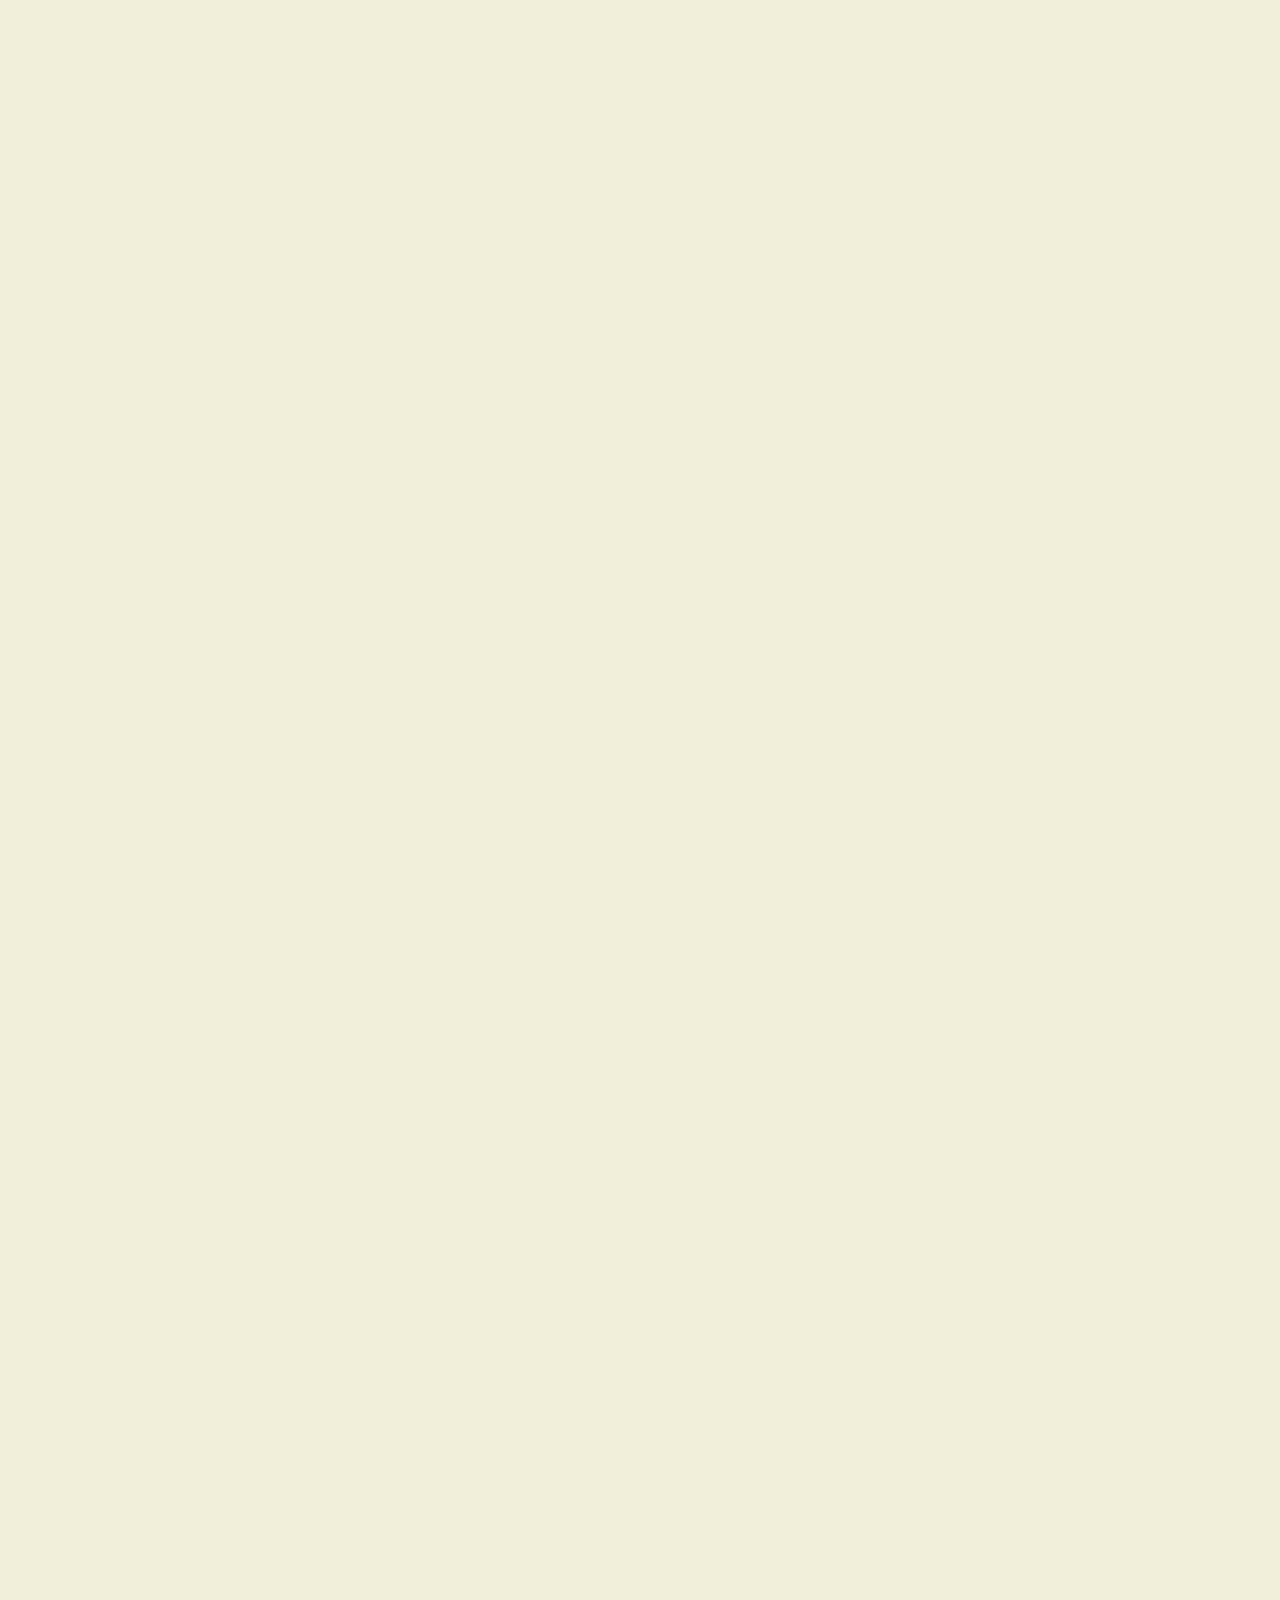
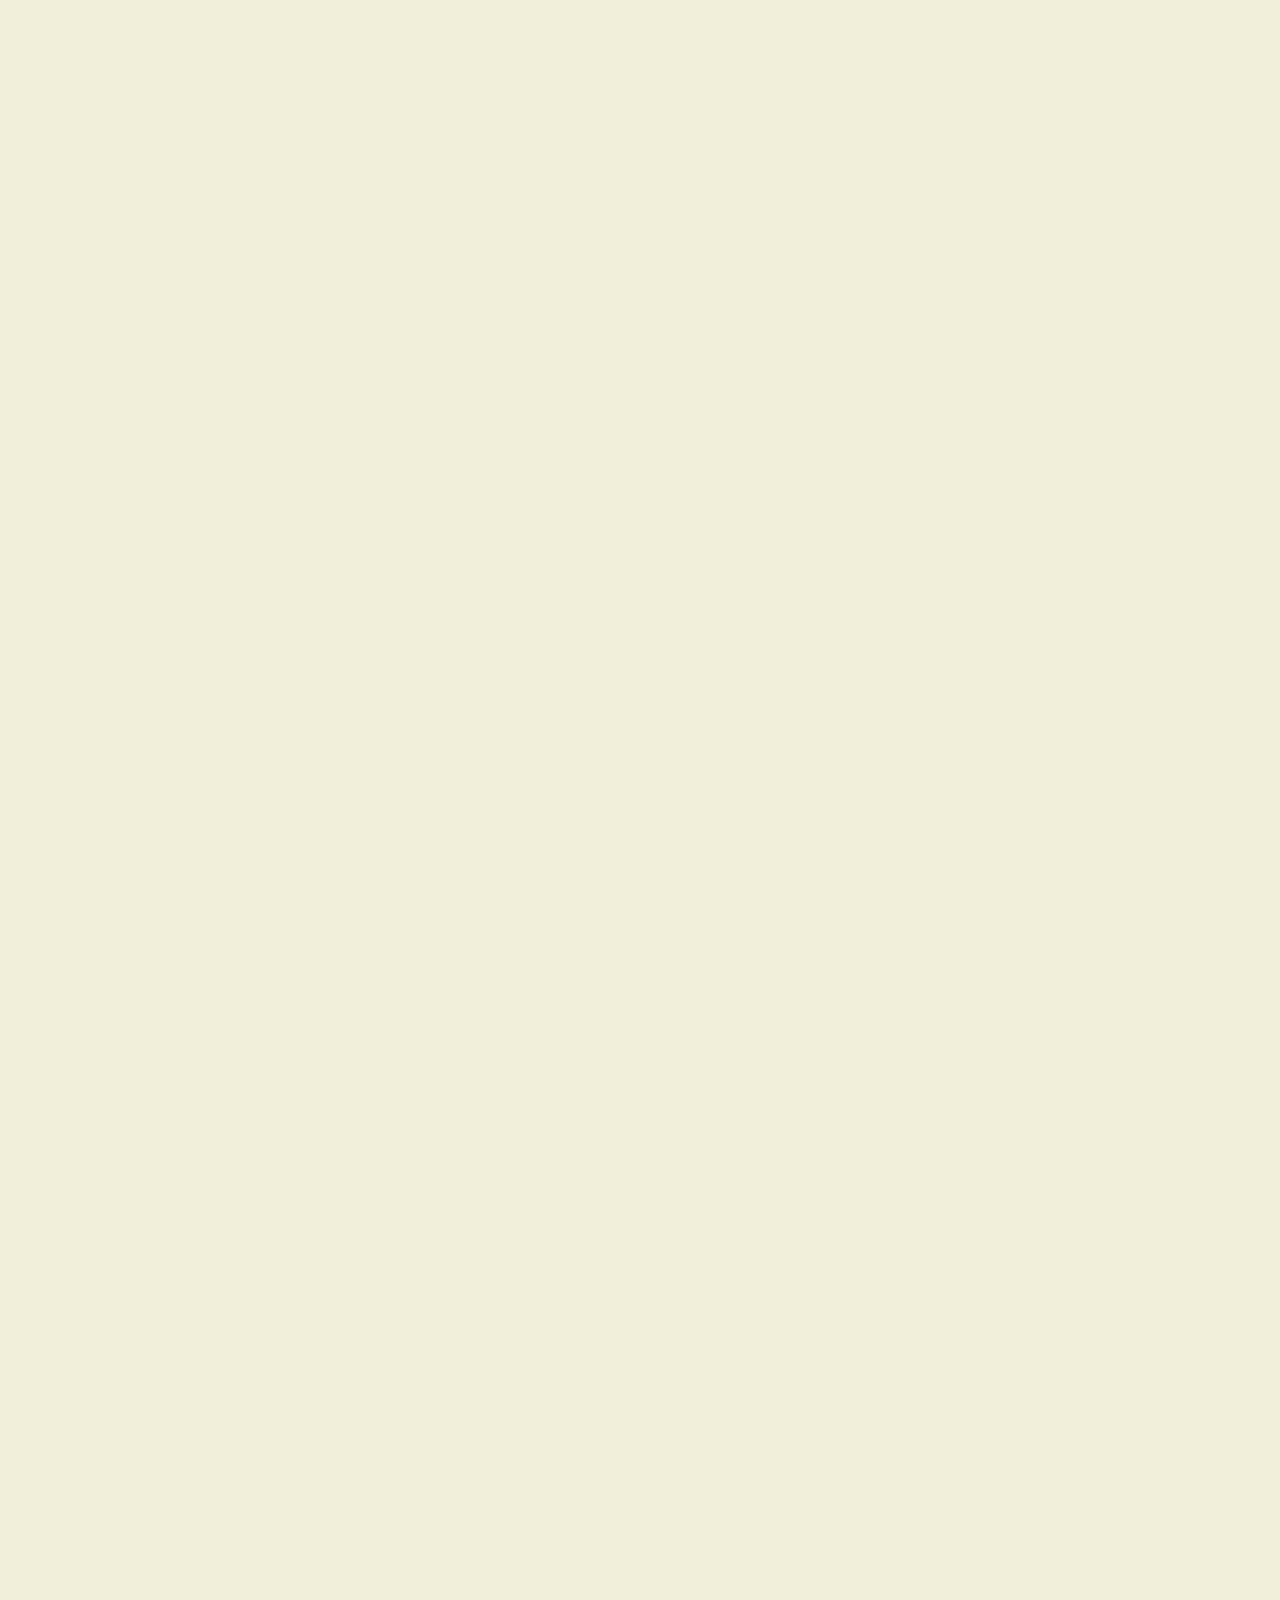
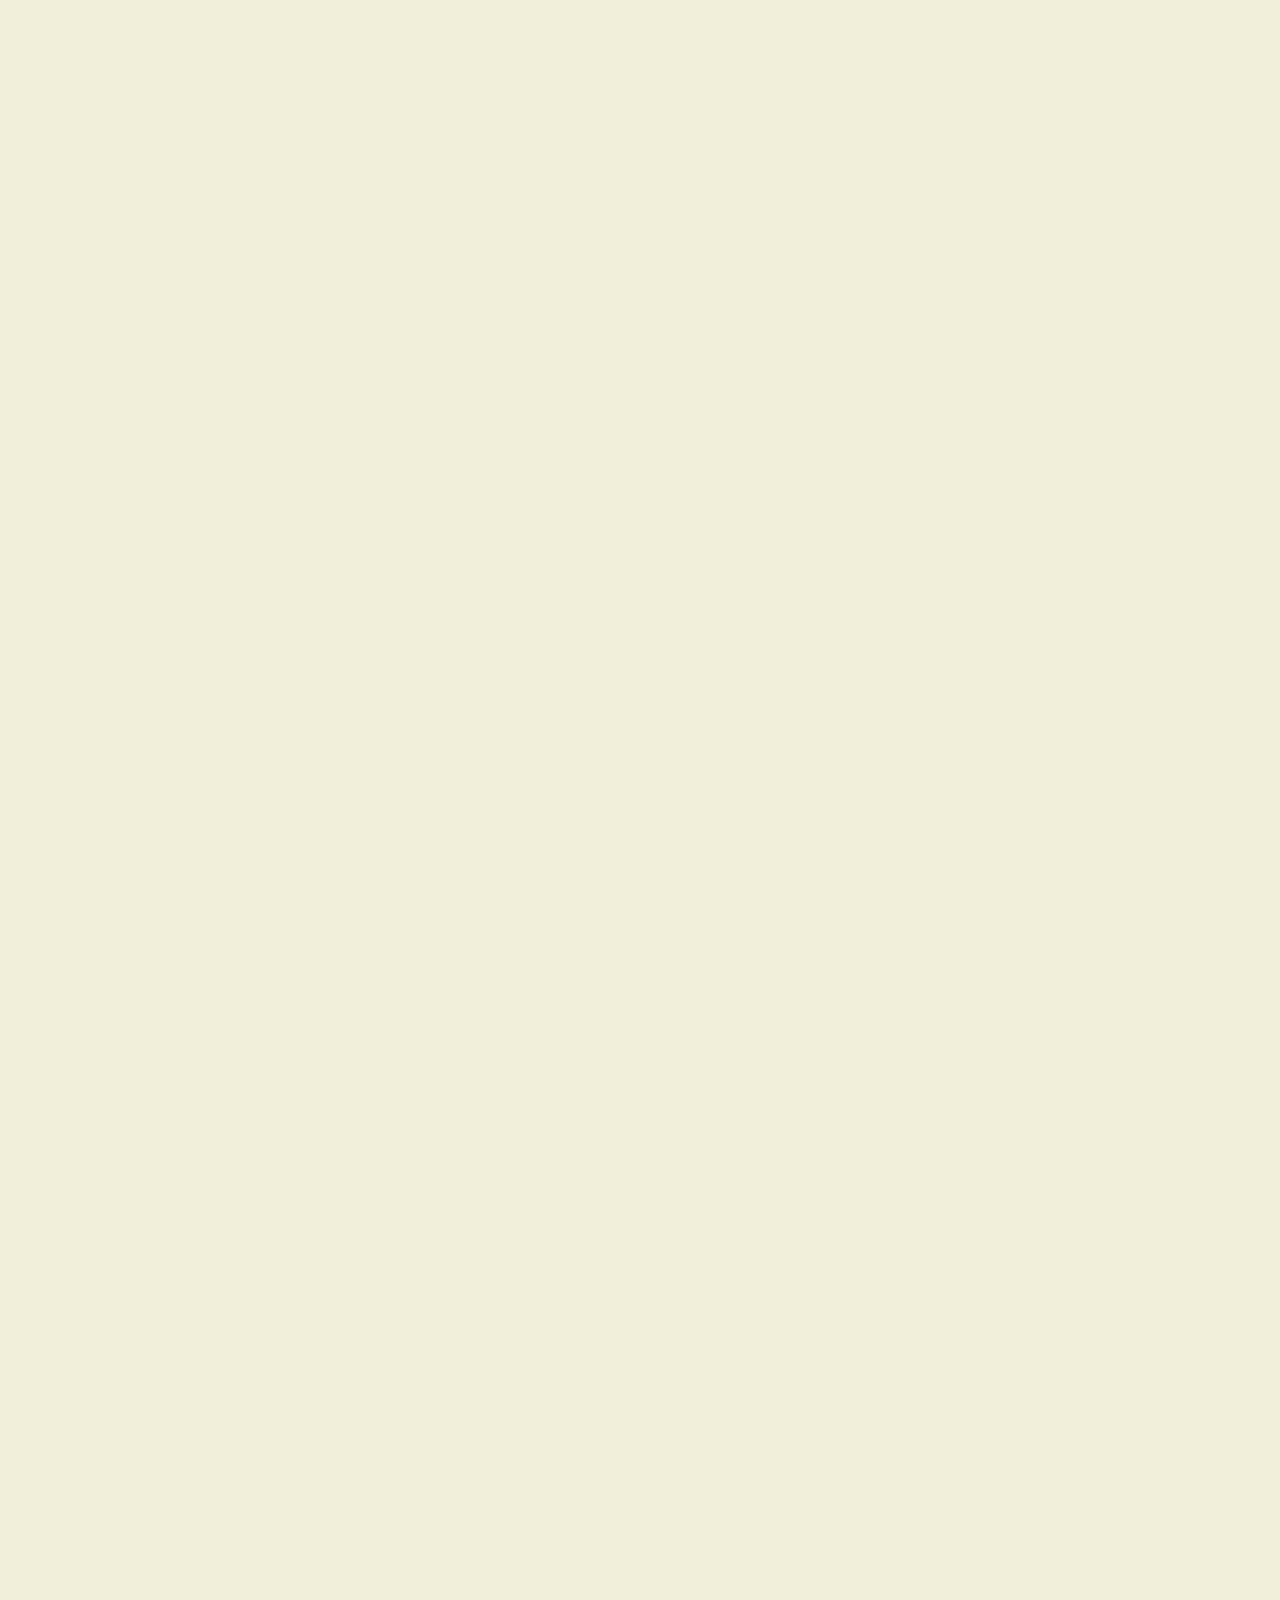
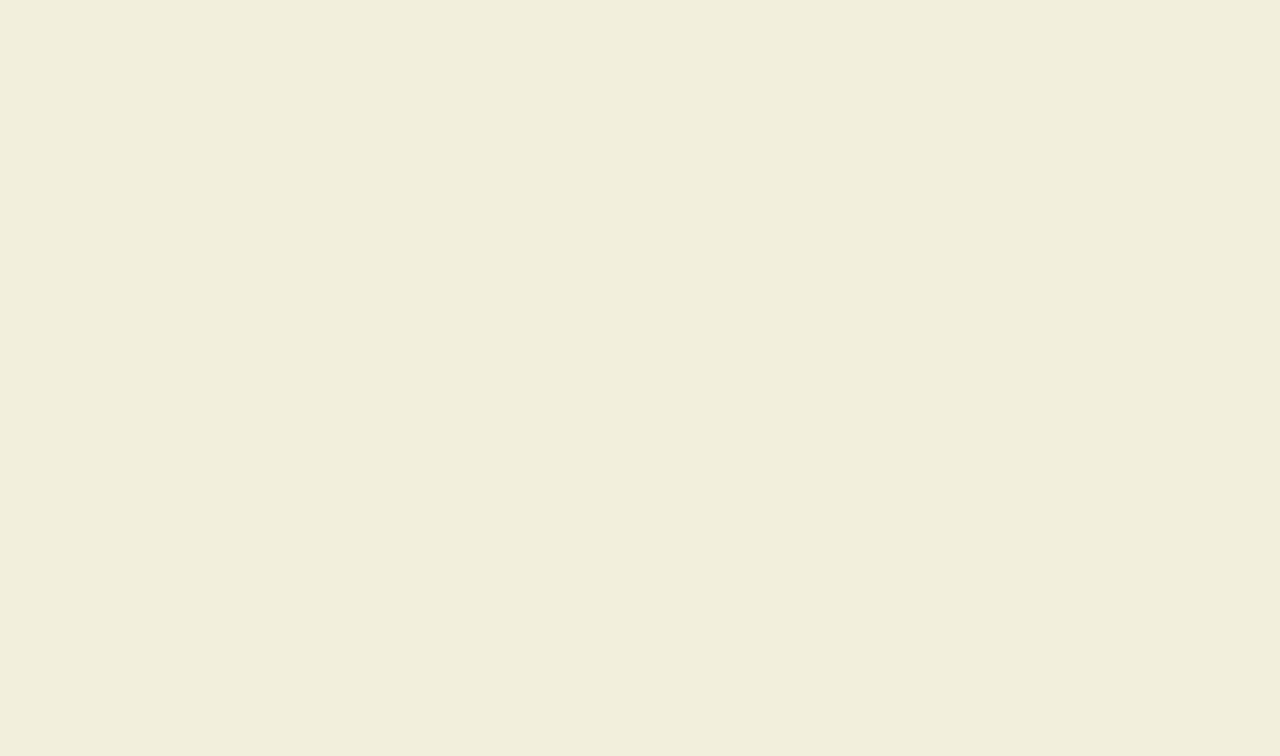
==== index2.html @ aa4526bb "index2 actualizado" ====
<!DOCTYPE html>
<html>
<head>
    <meta charset="utf-8">
    <!-- Nombre en pestaña  -->
    <title>Design justice</title>
    <!-- Importar hoja de estilo  -->
    <link rel="stylesheet" href="style.css">
    <!-- Importar tipografías-->
    <link rel="preconnect" href="https://fonts.googleapis.com%22%3E/">
    <link rel="preconnect" href="https://fonts.gstatic.com/" crossorigin>
    <link href="https://fonts.googleapis.com/css2?family=Merriweather&family=Open+Sans:wght@300&display=swap" rel="stylesheet">
    <style>
      body {
        background-image: url("img/reseña sasha.png");
        background-size: cover;
        background-position: center;
        width: 1300px;
        height: 5540px;
      }
    </style>
   
</head>

<header> <!-- En el header va el encabezado de nuestra pagina-->



</header>


<body> <!-- En el body va el cuerpo de nuestra pagina -->



</body>


<footer>   <!-- En el footer va el pie de pagina de nuestra web -->

</footer>


</html>
---- style.css ----
@import url('https://fonts.googleapis.com/css2?family=Inter:wght@100;200;300;400;500;600;700;800;900&family=Lora:ital,wght@0,400;0,500;0,600;0,700;1,400;1,500;1,600;1,700&family=Passion+One:wght@400;700;900&family=Russo+One&family=Shrikhand&family=Staatliches&display=swap');

body{
    background: #F1EED9;
}


#introduccion{
    width: 900px;
    padding: 20px 0px;
    margin: 400px;
    font-family: 'Russo One', sans-serif; 
    position: absolute;
    text-align: right;


}
::-webkit-scrollbar {
  width: 20px;

}

/ Track /
::-webkit-scrollbar-track {
    background: black;
 
 
}
 
/ Handle /
::-webkit-scrollbar-thumb {
  background: black; 
 
}

/ Handle on hover /
::-webkit-scrollbar-thumb:hover {
  background: #b30000; 
}
/* Referencia scroll bar es https://www.w3schools.com/howto/tryit.asp?filename=tryhow_css_custom_scrollbar2*/
#menu{ 
transform: translate(-20px,-30px);
width:150px ;
background-color:black;
font-family: ;
list-style: none;
margin-top: 0px;
padding-top: 300px;
padding-block: 300px;
text-align: center;
position: absolute;
font-family: 'Staatliches', cursive;

}

ul {
  list-style-type: none;
  margin: 0;
  padding: 0;
  width: 200px;
  text-decoration-style: none;

}

li a {
  display: block;
  color: white;
  padding: 8px 16px;
  text-decoration: none;
  padding: 50px;
}

/* Change the link color on hover */
li a:hover {
  background-color: #70D3A9;
  color: white;
  width: 150px;

}

h1{
    color:#A3002C;
    font-size: 100px;

}

#fondo{
    align-content: center;
}
#proyecto{
    padding-left: 40px;
}
#video1{
    position: absolute;
    transform: translate(-960px);
    margin-top: 1280px;

}
.footer {
    text-align: center;
  width: 100%;
  height: 300px;
  line-height: 1.3;
  font-family: 'Staatliches', cursive;
  background: black;
  position: absolute;
  margin-top: 900px;
  margin-bottom: 0px;
  transform: translate(-10px);
}

.lista-footer {
    height: 100%;
  display: inline-grid;
  grid-template-columns: auto auto auto auto auto auto;
  grid-auto-flow: row;
  grid-gap: 24px;
  justify-items: center;
  margin: auto;

}

a{
    color: white;
}
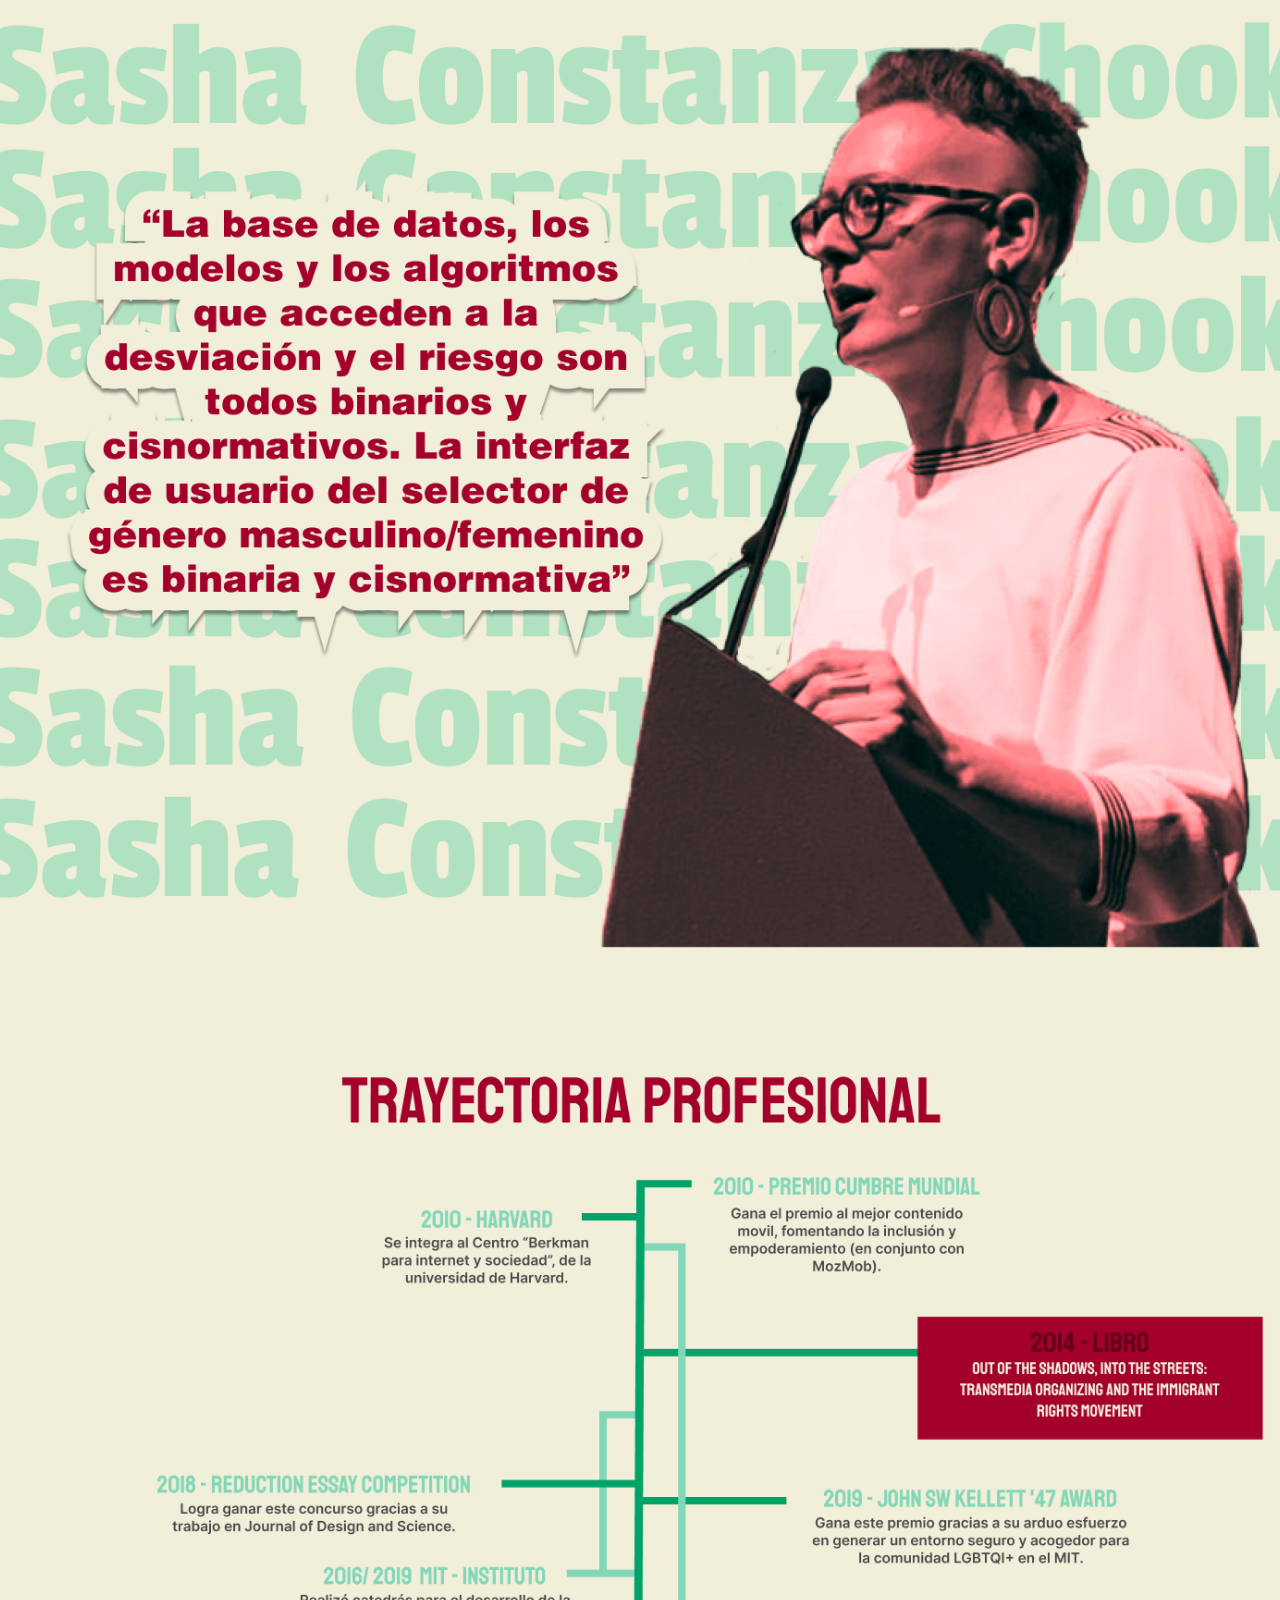
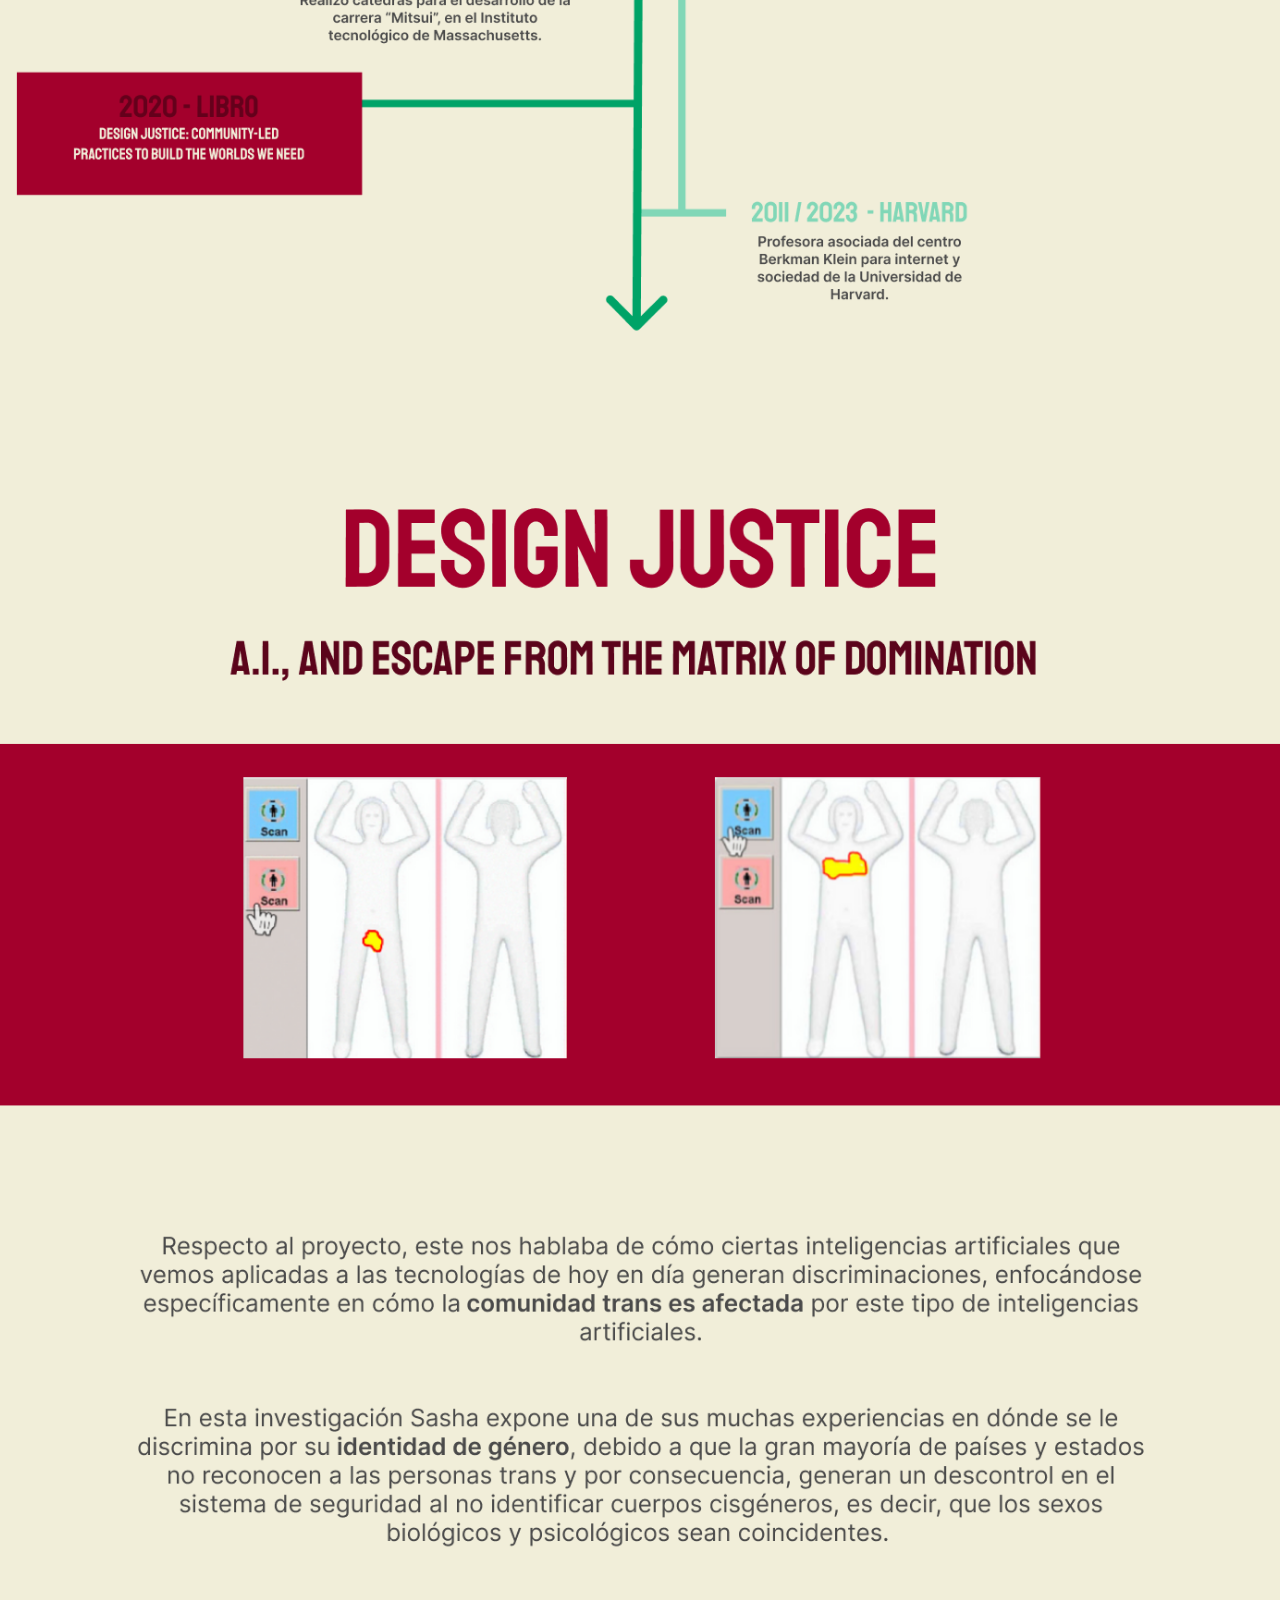
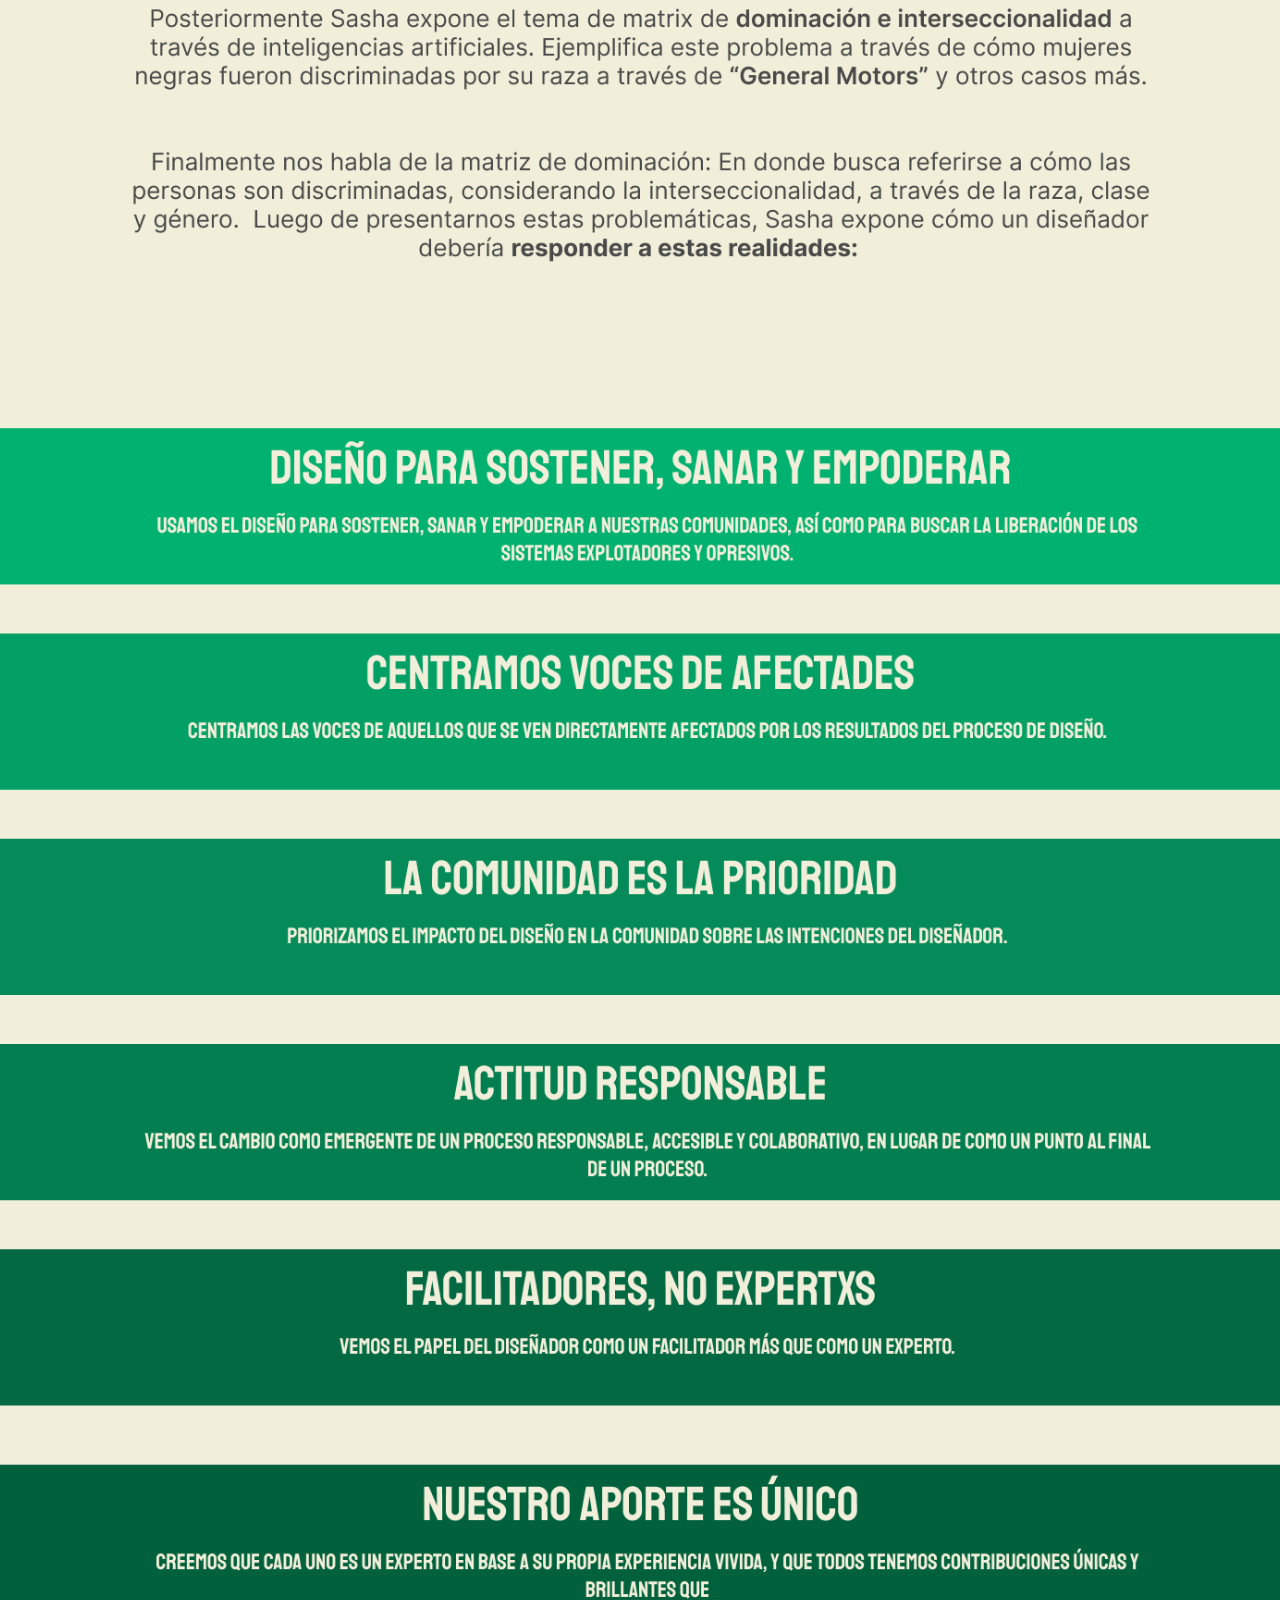
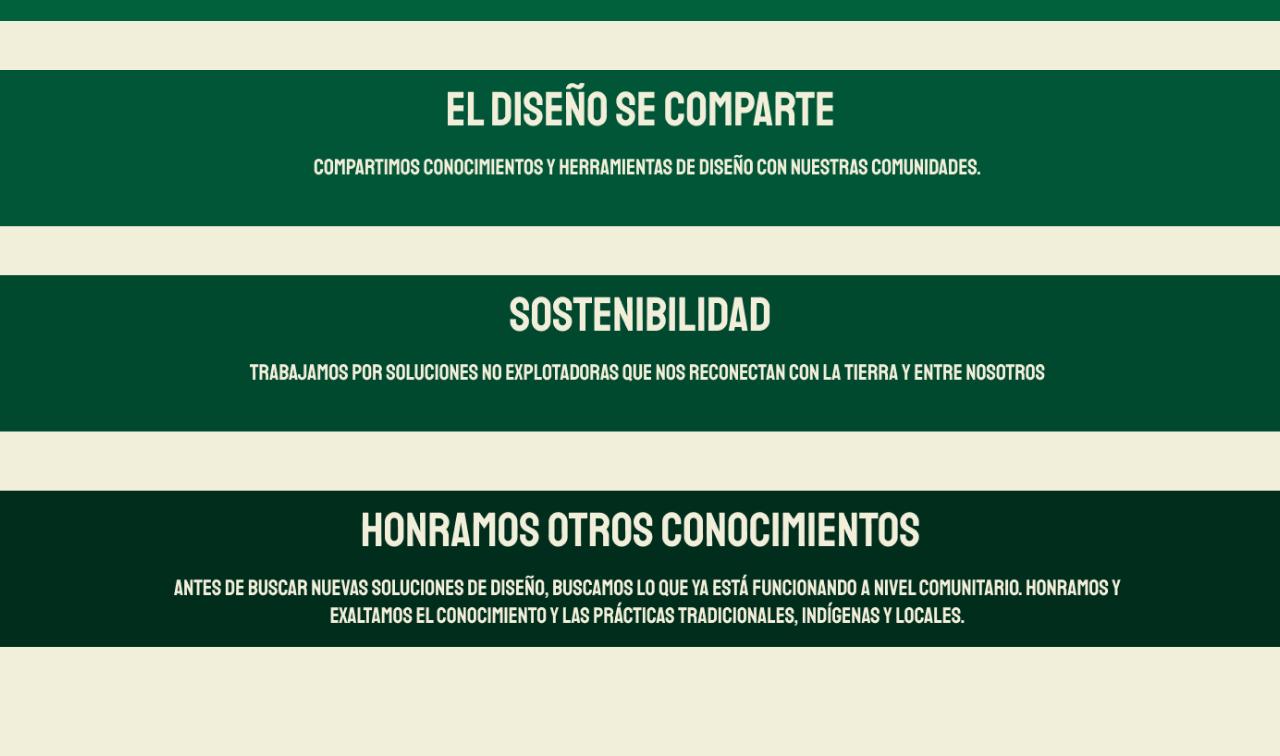
==== commit 766061ec: "index2 actualizado" ====
--- a/index2.html
+++ b/index2.html
@@ -3,7 +3,7 @@
 <head>
     <meta charset="utf-8">
     <!-- Nombre en pestaña  -->
-    <title>Design justice</title>
+    <title>DESIGN JUSTICE</title>
     <!-- Importar hoja de estilo  -->
     <link rel="stylesheet" href="style.css">
     <!-- Importar tipografías-->
@@ -15,7 +15,7 @@
         background-image: url("img/reseña sasha.png");
         background-size: cover;
         background-position: center;
-        width: 1300px;
+        width: 100%;
         height: 5540px;
       }
     </style>
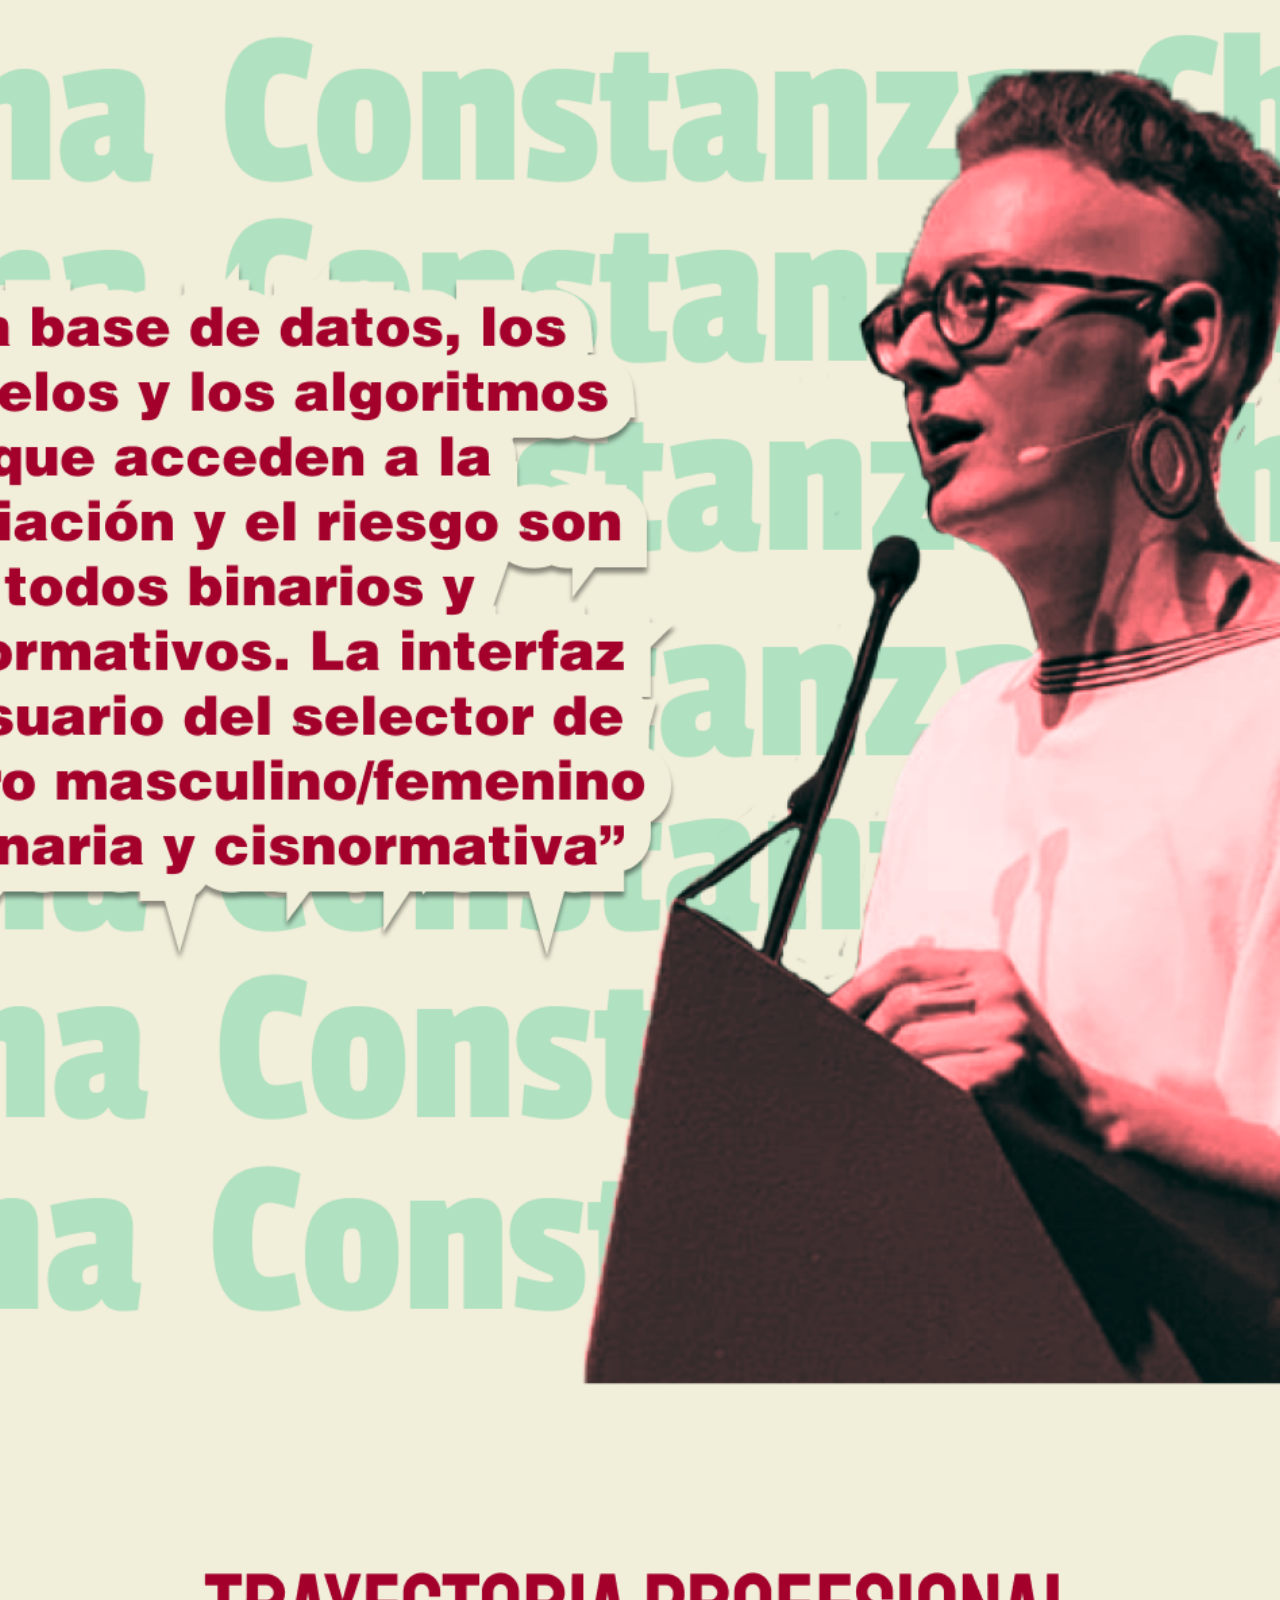
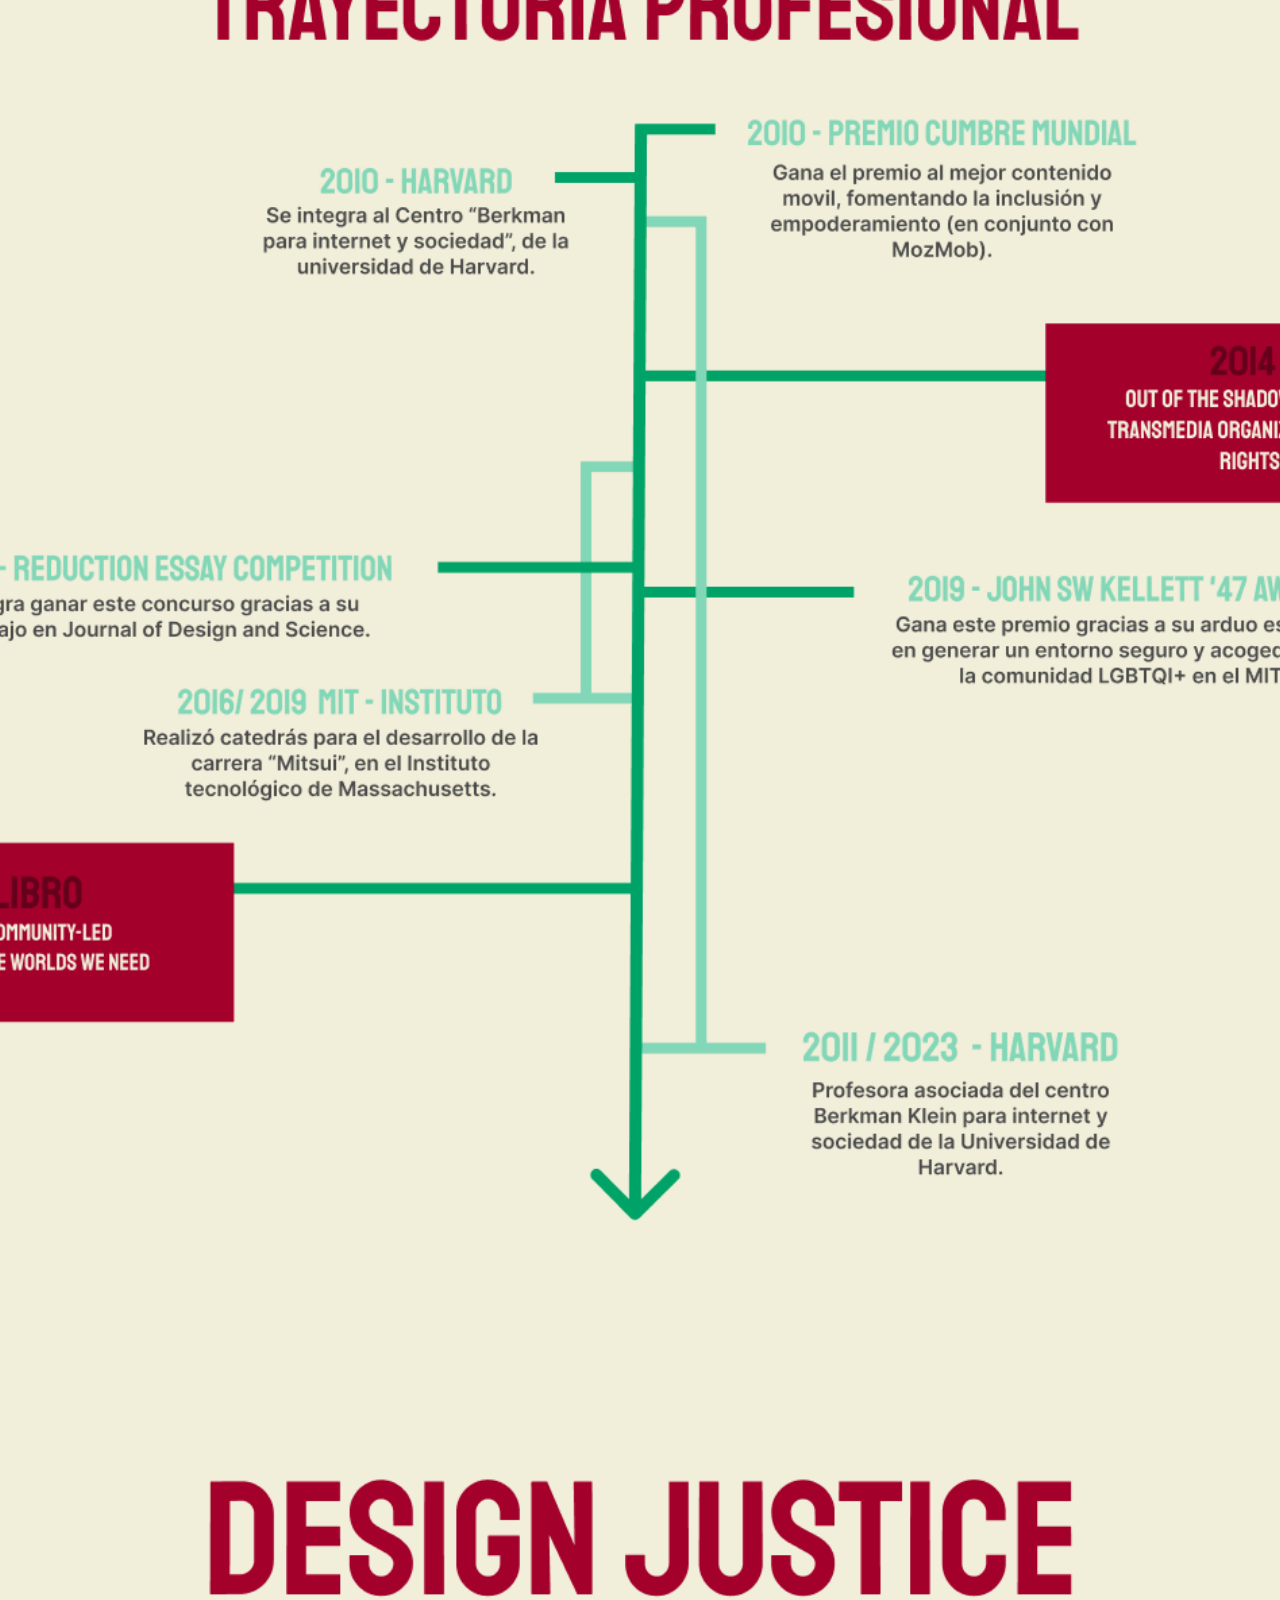
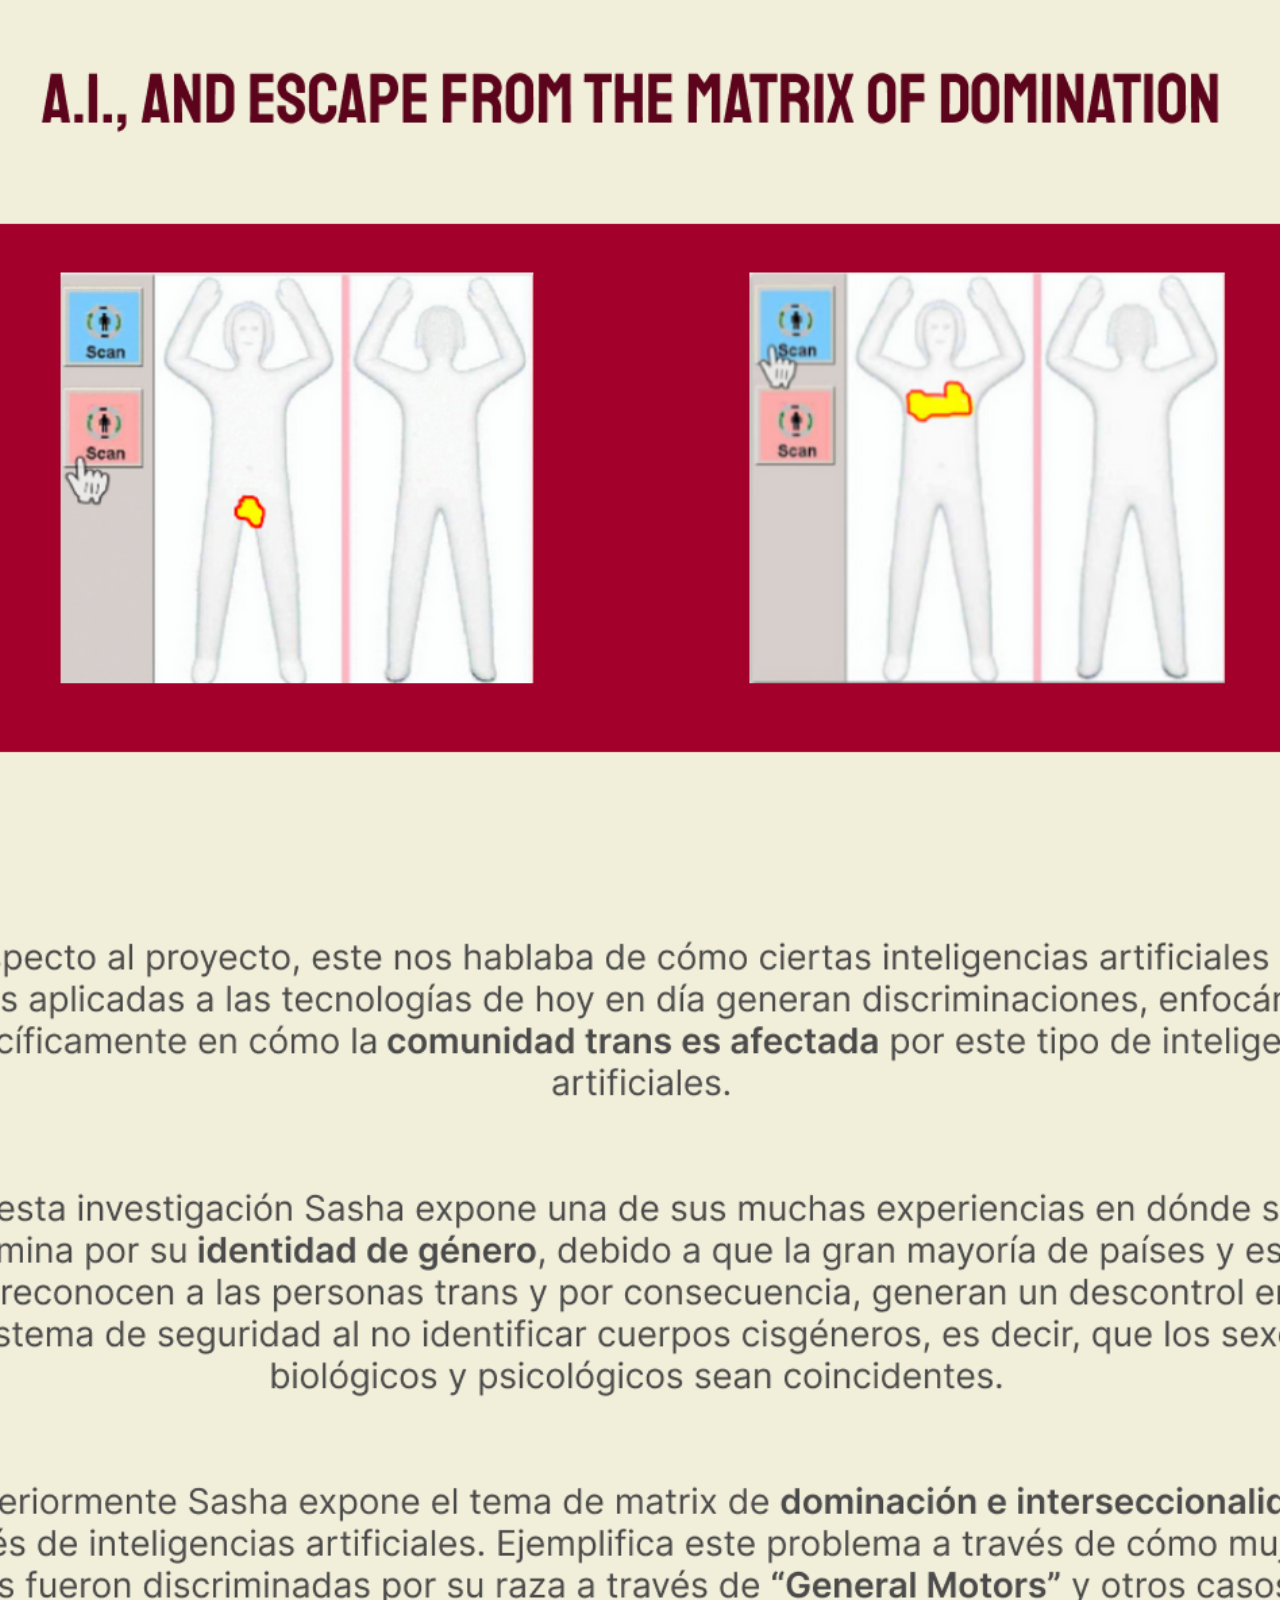
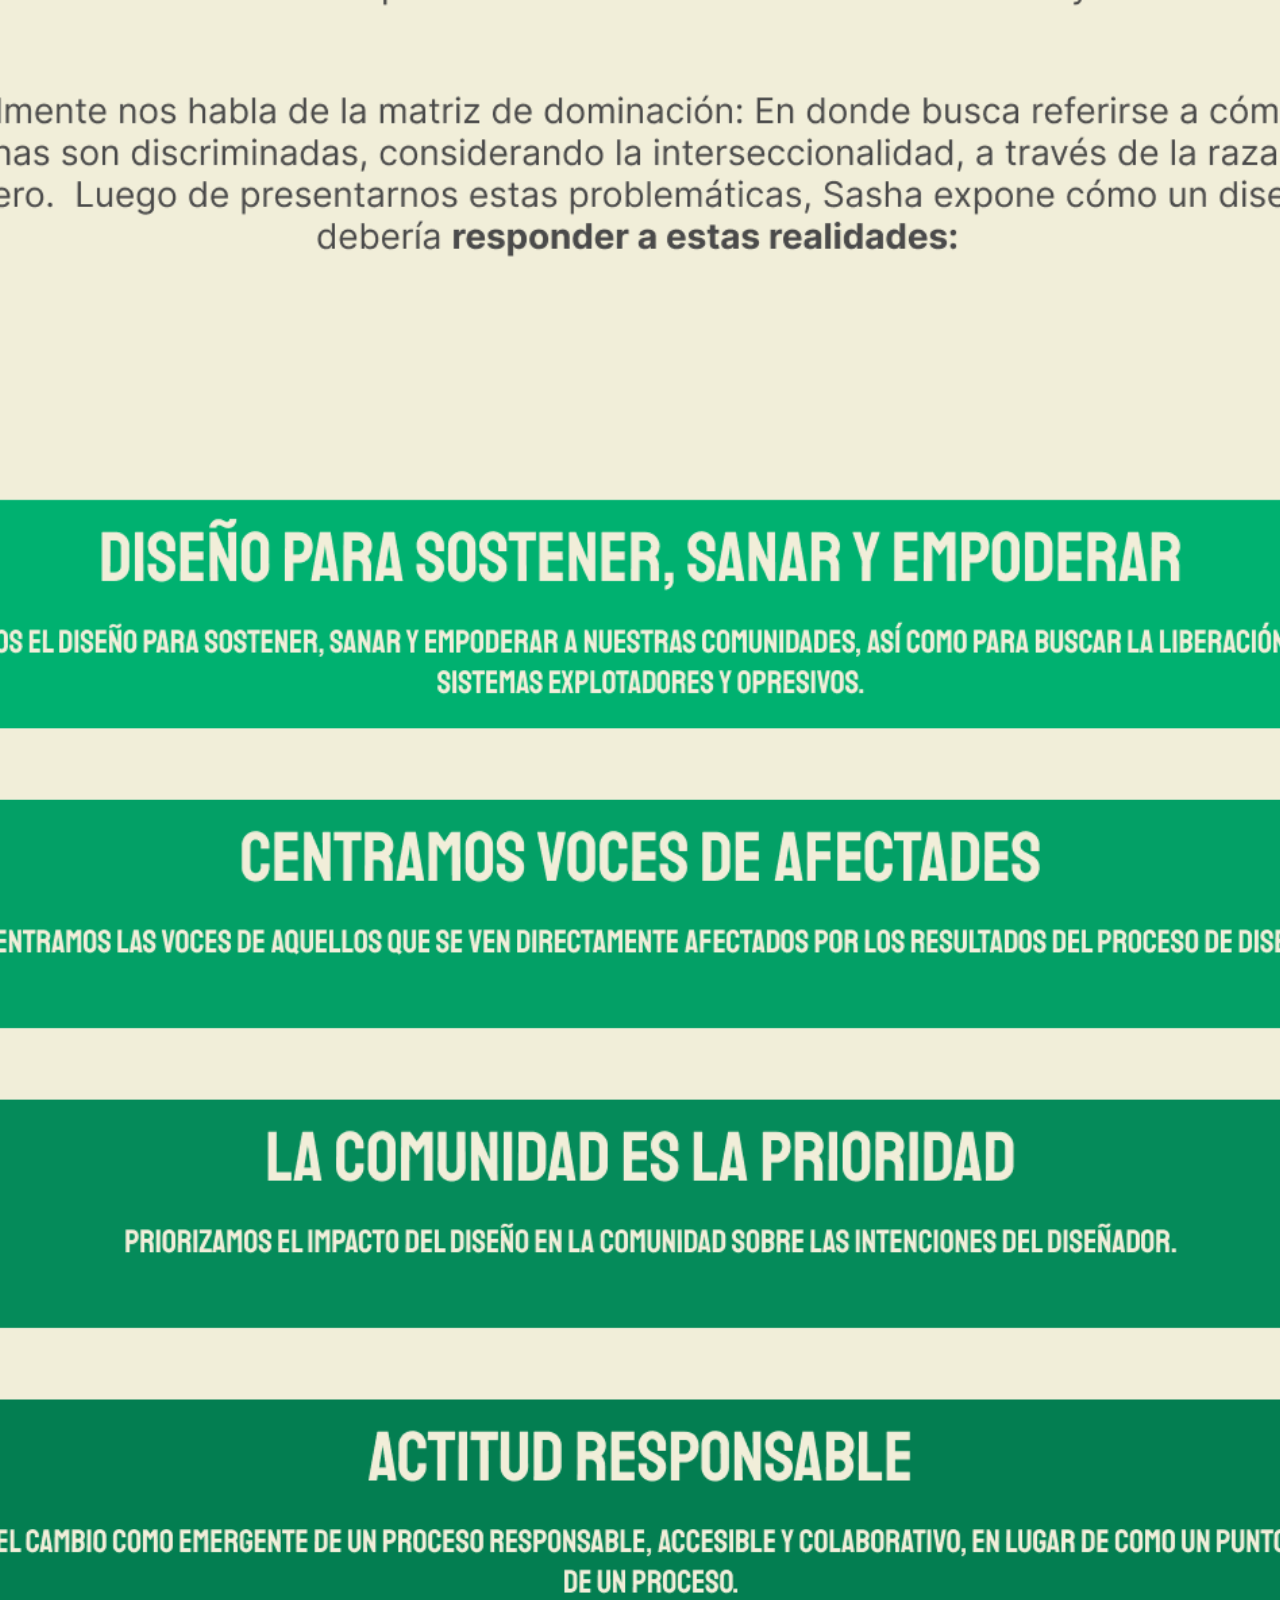
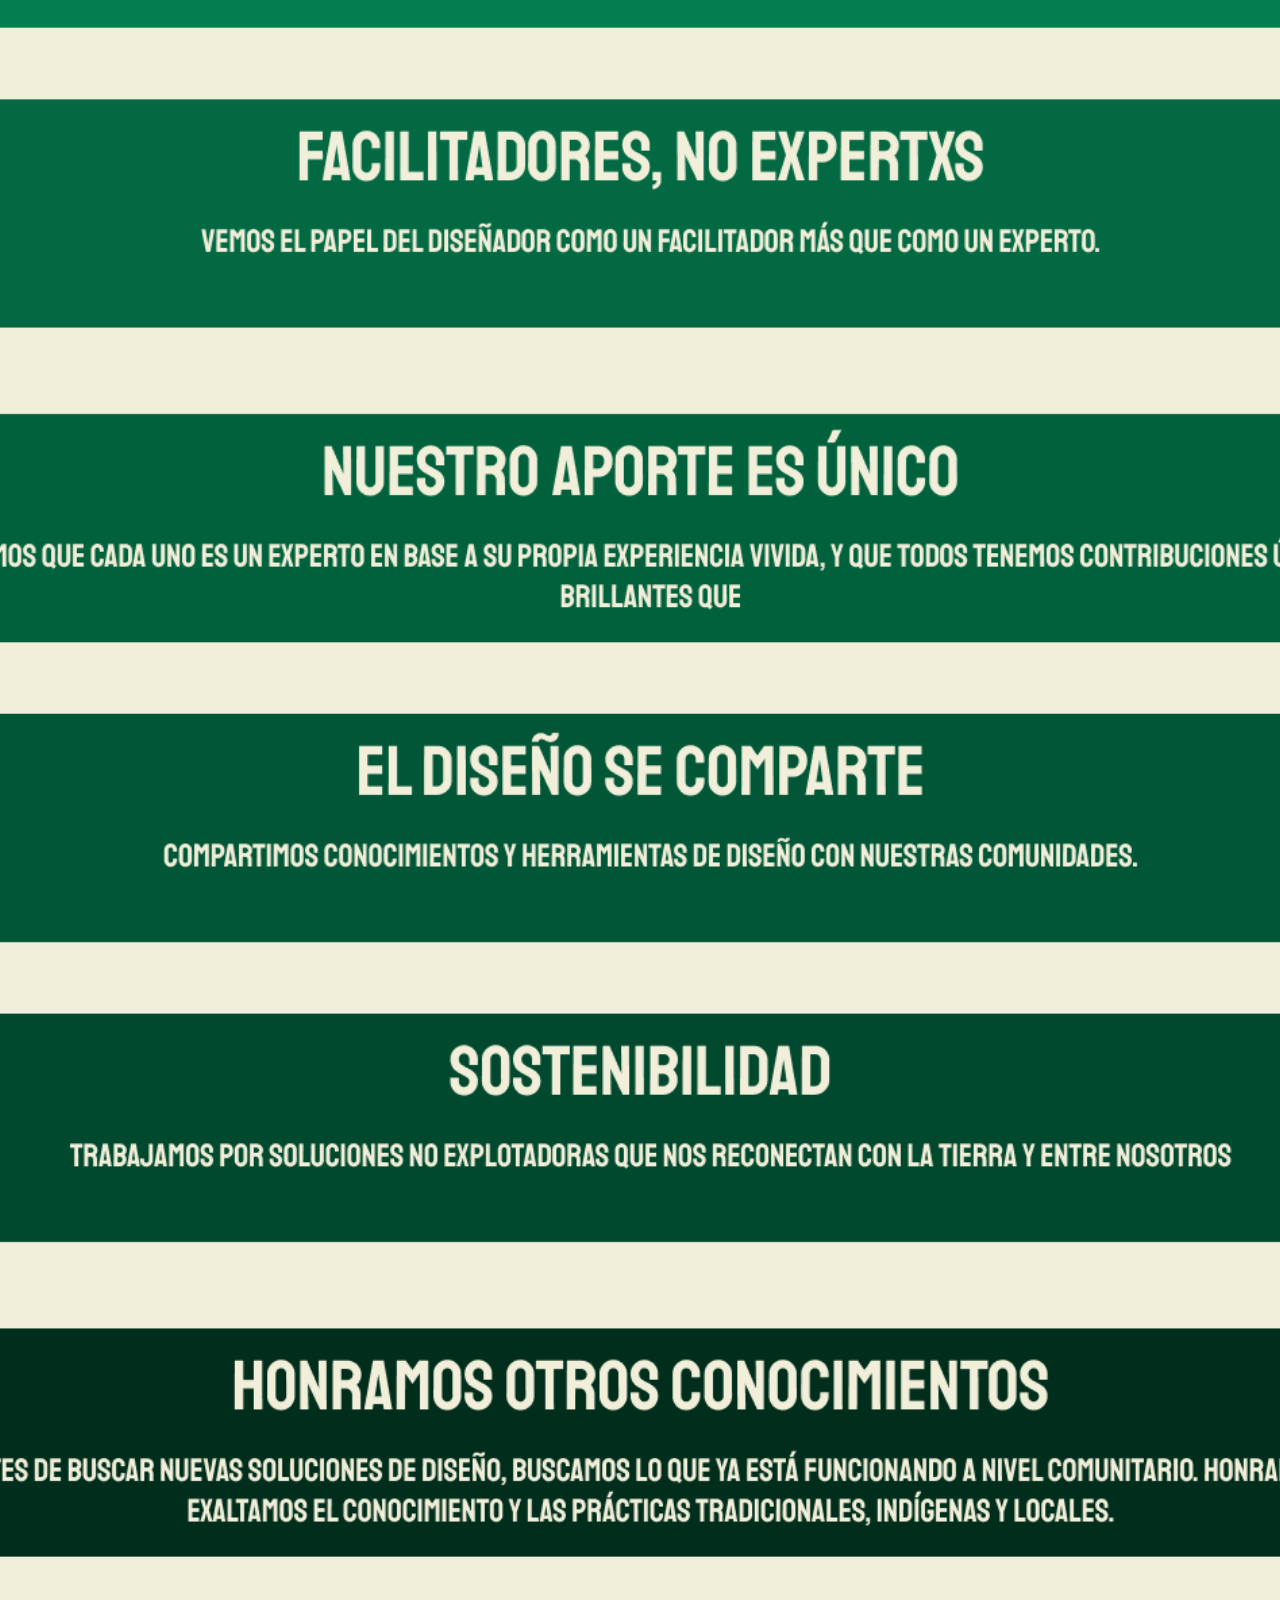
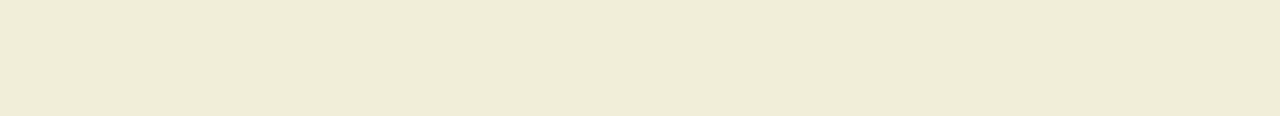
==== commit 279eeaf0: "index 2 actualizado" ====
--- a/index2.html
+++ b/index2.html
@@ -16,7 +16,7 @@
         background-size: cover;
         background-position: center;
         width: 100%;
-        height: 5540px;
+        height: 900vh;
       }
     </style>
    
